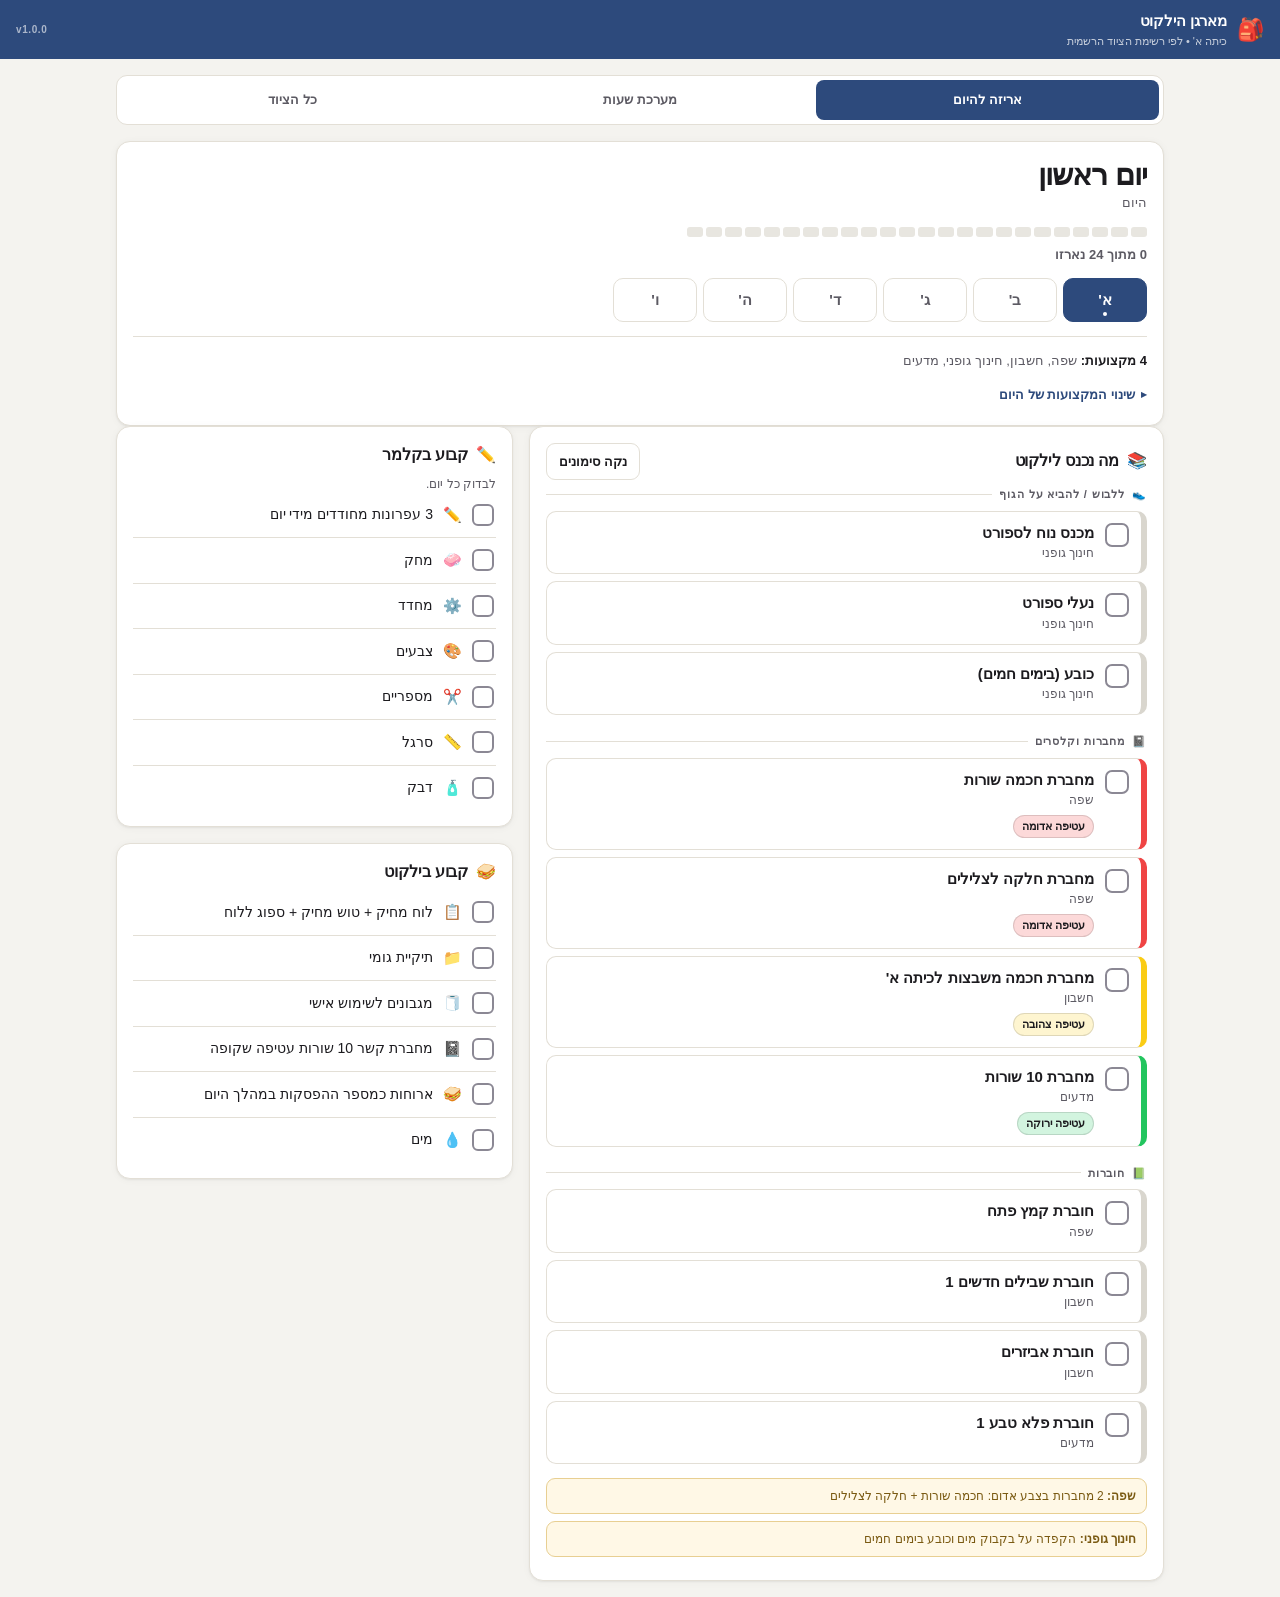
==== index.html @ 29ec1df7 "Rebuild as a shareable, offline-first static app The MVP was one 43KB HTML file with a CDN Tailwind " ====
<!DOCTYPE html>
<html lang="he" dir="rtl">
<head>
<meta charset="UTF-8">
<meta name="viewport" content="width=device-width, initial-scale=1, viewport-fit=cover">
<meta http-equiv="Content-Security-Policy" content="default-src 'self'; script-src 'self'; style-src 'self' 'unsafe-inline'; img-src 'self' data:; connect-src 'self'; base-uri 'none'; form-action 'none'; object-src 'none'">
<title>מארגן הילקוט — כיתה א'</title>
<meta name="description" content="רשימת אריזה יומית לילקוט של כיתה א', לפי מערכת השעות ורשימת הציוד של בית הספר.">
<meta name="theme-color" content="#2D4A7C">
<meta name="apple-mobile-web-app-capable" content="yes">
<meta name="apple-mobile-web-app-status-bar-style" content="black-translucent">
<link rel="manifest" href="manifest.json">
<link rel="icon" href="icon.svg" type="image/svg+xml">
<link rel="apple-touch-icon" href="icon-192.png">
<link rel="stylesheet" href="app.css">
</head>
<body>

<header class="topbar">
  <span class="topbar-mark" aria-hidden="true">🎒</span>
  <div>
    <div class="topbar-title" id="appTitle">מארגן הילקוט</div>
    <div class="topbar-sub" id="appSub"></div>
  </div>
  <span class="topbar-spacer"></span>
  <span class="topbar-ver" id="appVer" title="גרסה"></span>
</header>

<div class="wrap">

  <div class="tabs" role="tablist" aria-label="תצוגות">
    <button class="tab" role="tab" id="tab-today"   aria-selected="true"  aria-controls="view-today">אריזה להיום</button>
    <button class="tab" role="tab" id="tab-week"    aria-selected="false" aria-controls="view-week">מערכת שעות</button>
    <button class="tab" role="tab" id="tab-catalog" aria-selected="false" aria-controls="view-catalog">כל הציוד</button>
  </div>

  <!-- ============ today ============ -->
  <section id="view-today" role="tabpanel" aria-labelledby="tab-today">

    <div class="ready" id="readyBanner" hidden>
      <span class="ready-mark" aria-hidden="true">🎒</span>
      <span>הילקוט מוכן. אפשר לצאת!</span>
    </div>

    <div class="card hero">
      <h1 class="hero-day" id="dayTitle">&nbsp;</h1>
      <div class="hero-meta" id="dayMeta"></div>

      <div class="strip" id="strip" aria-hidden="true"></div>
      <div class="hero-count" id="countText" role="status" aria-live="polite"></div>

      <div class="days" id="dayButtons" role="group" aria-label="בחירת יום"></div>

      <div class="subjects-line" id="subjectsLine"></div>

      <details class="editor" id="editor">
        <summary>שינוי המקצועות של היום</summary>
        <p class="hint">הדביקו הודעה מהוואטסאפ, או הקישו על מקצוע כדי להוסיף ולהסיר.</p>
        <textarea class="paste" id="pasteInput" rows="3"
          placeholder="למשל: שיעור ראשון שפה, חשבון, חינוך גופני, מדעים"></textarea>
        <div class="chips" id="subjectChips"></div>
        <div class="btn-row" style="margin-top:10px">
          <button class="btn" id="btnClearSubjects">נקה מקצועות</button>
        </div>
      </details>
    </div>

    <div class="cols">
      <div>
        <div class="card">
          <div class="sec-title">
            <span aria-hidden="true">📚</span>
            <span class="grow">מה נכנס לילקוט</span>
            <button class="btn" id="btnUncheck">נקה סימונים</button>
          </div>
          <div id="itemList"></div>
          <div class="empty" id="emptyState">
            <span class="empty-mark" aria-hidden="true">🎒</span>
            <div class="empty-title">אין מקצועות ליום הזה</div>
            <div class="empty-body">בחרו יום למעלה, או הוסיפו מקצועות בעצמכם.</div>
          </div>
        </div>
      </div>

      <div>
        <div class="card">
          <div class="sec-title"><span aria-hidden="true">✏️</span><span class="grow">קבוע בקלמר</span></div>
          <p class="hint">לבדוק כל יום.</p>
          <ul class="list" id="pencilList"></ul>
        </div>
        <div class="card">
          <div class="sec-title"><span aria-hidden="true">🥪</span><span class="grow">קבוע בילקוט</span></div>
          <ul class="list" id="bagList"></ul>
        </div>
      </div>
    </div>
  </section>

  <!-- ============ weekly ============ -->
  <section id="view-week" role="tabpanel" aria-labelledby="tab-week" hidden>
    <div class="card">
      <div class="sec-title"><span aria-hidden="true">🗓️</span><span class="grow">מערכת השעות השבועית</span></div>
      <p class="hint">מגדירים פעם אחת. נשמר במכשיר הזה, ומשמש כברירת מחדל לכל יום.</p>
      <div class="week" id="weekGrid" style="margin-top:14px"></div>
      <div class="btn-row" style="margin-top:14px">
        <button class="btn btn-primary" id="btnSaveWeek">שמור מערכת</button>
        <button class="btn" id="btnResetWeek">חזרה למערכת לדוגמה</button>
      </div>
    </div>
  </section>

  <!-- ============ catalog ============ -->
  <section id="view-catalog" role="tabpanel" aria-labelledby="tab-catalog" hidden>
    <div class="card">
      <div class="sec-title"><span aria-hidden="true">📋</span><span class="grow">רשימת הציוד המלאה</span></div>
      <p class="hint" id="catalogSub"></p>
      <div style="margin-top:12px">
        <label for="catalogSearch" class="sr-only">חיפוש מקצוע או ציוד</label>
        <input class="search" type="search" id="catalogSearch" placeholder="חיפוש מקצוע או ציוד">
      </div>
    </div>
    <div class="catalog" id="catalogGrid" style="margin-top:16px"></div>
  </section>

</div>

<div class="toast" id="toast" role="status" aria-live="polite">
  <span id="toastMsg"></span>
</div>

<script src="app.js" defer></script>
</body>
</html>
---- app.css ----
/* מארגן הילקוט — plain CSS, no build step, no third-party requests.
   Palette rule: UI chrome stays paper+graphite. Saturated color is reserved
   for real cover colors, so the app never competes with the thing it names. */
:root {
  --paper:     #F4F3EF;
  --card:      #FFFFFF;
  --ink:       #1C1B1F;
  --ink-soft:  #5C5A63;
  --ink-faint: #8B8894;
  --rule:      #E3DFD6;
  --accent:    #2D4A7C;
  --accent-sk: #243C66;
  --done:      #2F7D5A;
  --warn-bg:   #FFF8E6;
  --warn-ink:  #7A5A12;
  --warn-rule: #E8CF92;
  --radius:    14px;
  --shadow:    0 1px 2px rgb(28 27 31 / .06), 0 1px 8px rgb(28 27 31 / .04);
  --font: -apple-system, BlinkMacSystemFont, "Segoe UI", "Noto Sans Hebrew",
          "Arial Hebrew", Arial, sans-serif;
}

* { box-sizing: border-box; }

/* A class that sets `display` outranks the UA rule for [hidden], which
   silently un-hides anything toggled with el.hidden. Settle it once. */
[hidden] { display: none !important; }

html { -webkit-text-size-adjust: 100%; }

body {
  margin: 0;
  background: var(--paper);
  color: var(--ink);
  font-family: var(--font);
  font-size: 16px;
  line-height: 1.5;
  -webkit-font-smoothing: antialiased;
}

/* Anything the user can focus keeps a visible ring. */
:focus-visible {
  outline: 2px solid var(--accent);
  outline-offset: 2px;
  border-radius: 6px;
}

/* ---------- header ---------- */
.topbar {
  background: var(--accent);
  color: #fff;
  padding: 10px 16px;
  display: flex;
  align-items: center;
  gap: 10px;
  padding-top: max(10px, env(safe-area-inset-top));
}
.topbar-mark { font-size: 22px; line-height: 1; }
.topbar-title { font-size: 15px; font-weight: 700; letter-spacing: -.01em; }
.topbar-sub { font-size: 11px; opacity: .72; font-weight: 500; }
.topbar-spacer { flex: 1; }
.topbar-ver {
  font-size: 10px;
  font-weight: 700;
  letter-spacing: .06em;
  opacity: .6;
  font-variant-numeric: tabular-nums;
}

/* ---------- shell ---------- */
.wrap { max-width: 1080px; margin: 0 auto; padding: 16px; }
.cols { display: grid; gap: 16px; }
@media (min-width: 900px) {
  .cols { grid-template-columns: 1.6fr 1fr; align-items: start; }
}

.card {
  background: var(--card);
  border: 1px solid var(--rule);
  border-radius: var(--radius);
  box-shadow: var(--shadow);
  padding: 16px;
}
.card + .card { margin-top: 16px; }

/* ---------- hero: day + progress ---------- */
.hero { padding-bottom: 14px; }
.hero-day {
  font-size: 30px;
  font-weight: 800;
  letter-spacing: -.03em;
  line-height: 1.1;
  margin: 0;
}
.hero-meta {
  font-size: 13px;
  color: var(--ink-soft);
  font-weight: 500;
  margin-top: 2px;
}

/* Progress reads as the checkbox strip on a paper form: one cell per item. */
.strip { display: flex; gap: 3px; margin: 14px 0 8px; max-width: 460px; }
.cell {
  flex: 1 1 0;
  min-width: 5px;
  height: 10px;
  border-radius: 3px;
  background: #E8E6E0;
  transition: background .22s ease;
}
.cell.on { background: var(--done); }
.strip.full .cell { background: var(--done); }

.hero-count {
  font-size: 13px;
  font-weight: 700;
  color: var(--ink-soft);
  font-variant-numeric: tabular-nums;
}
.hero-count.done { color: var(--done); }

/* ---------- day pills ---------- */
.days { display: flex; gap: 6px; margin-top: 14px; }
.day {
  flex: 1;
  min-height: 44px;
  border: 1px solid var(--rule);
  background: var(--card);
  border-radius: 10px;
  font: inherit;
  font-size: 15px;
  font-weight: 700;
  color: var(--ink-soft);
  cursor: pointer;
  position: relative;
  transition: background .15s, border-color .15s, color .15s;
}
.day:hover { border-color: var(--ink-faint); }
.day[aria-pressed="true"] {
  background: var(--accent);
  border-color: var(--accent);
  color: #fff;
}
/* A dot marks the real weekday, independent of what is selected. */
.day.today::after {
  content: "";
  position: absolute;
  bottom: 5px;
  inset-inline: 0;
  margin: auto;
  width: 4px;
  height: 4px;
  border-radius: 50%;
  background: var(--accent);
}
.day.today[aria-pressed="true"]::after { background: #fff; }
/* Full-width pills look stretched on a desktop; keep them thumb-sized. */
@media (min-width: 640px) {
  .days { justify-content: flex-start; }
  .day { flex: 0 0 84px; }
}

/* ---------- subject editor (collapsed by default) ---------- */
.subjects-line {
  margin-top: 14px;
  padding-top: 14px;
  border-top: 1px solid var(--rule);
  font-size: 13px;
  color: var(--ink-soft);
}
.subjects-line b { color: var(--ink); font-weight: 700; }

details.editor > summary {
  cursor: pointer;
  font-size: 13px;
  font-weight: 700;
  color: var(--accent);
  margin-top: 8px;
  list-style: none;
  min-height: 32px;
  display: flex;
  align-items: center;
  gap: 6px;
}
details.editor > summary::-webkit-details-marker { display: none; }
details.editor > summary::before { content: "▸"; font-size: 11px; }
details.editor[open] > summary::before { content: "▾"; }

textarea.paste {
  width: 100%;
  margin-top: 10px;
  padding: 10px;
  border: 1px solid var(--rule);
  border-radius: 10px;
  font: inherit;
  font-size: 15px;
  resize: vertical;
  background: var(--paper);
  color: var(--ink);
}
textarea.paste:focus { background: var(--card); }

.hint { font-size: 12px; color: var(--ink-soft); margin: 8px 0 0; }

.chips { display: flex; flex-wrap: wrap; gap: 6px; margin-top: 10px; }
.chip {
  border: 1px solid var(--rule);
  background: var(--card);
  border-radius: 999px;
  padding: 7px 11px;
  font: inherit;
  font-size: 13px;
  font-weight: 500;
  color: var(--ink);
  cursor: pointer;
  display: inline-flex;
  align-items: center;
  gap: 6px;
}
.chip:hover { border-color: var(--ink-faint); }
.chip[aria-pressed="true"] {
  background: var(--accent);
  border-color: var(--accent);
  color: #fff;
  font-weight: 700;
}
.chip-dot {
  width: 8px;
  height: 8px;
  border-radius: 50%;
  border: 1px solid rgb(0 0 0 / .18);
  flex: none;
}

/* ---------- group heading ---------- */
.group-head {
  display: flex;
  align-items: center;
  gap: 7px;
  margin: 18px 0 8px;
  font-size: 11px;
  font-weight: 700;
  letter-spacing: .08em;
  color: var(--ink-soft);
}
.group-head:first-child { margin-top: 0; }
.group-head hr {
  flex: 1;
  border: 0;
  border-top: 1px solid var(--rule);
  margin: 0;
}

/* ---------- item row: the signature spine ---------- */
.row {
  display: flex;
  align-items: flex-start;
  gap: 11px;
  padding: 11px 12px;
  border: 1px solid var(--rule);
  border-inline-start-width: 6px;
  border-inline-start-color: var(--spine, var(--rule));
  border-radius: 10px;
  background: var(--card);
  margin-bottom: 7px;
  cursor: pointer;
  transition: background .15s, opacity .18s;
}
.row:hover { background: #FBFAF7; }
.row.packed { opacity: .5; }
.row.packed .row-name { text-decoration: line-through; }

.row input[type="checkbox"] {
  appearance: none;
  -webkit-appearance: none;
  flex: none;
  width: 24px;
  height: 24px;
  margin: 0;
  border: 2px solid var(--ink-faint);
  border-radius: 7px;
  background: var(--card);
  cursor: pointer;
  position: relative;
}
.row input[type="checkbox"]:checked {
  background: var(--done);
  border-color: var(--done);
}
.row input[type="checkbox"]:checked::after {
  content: "";
  position: absolute;
  inset: 0;
  margin: auto;
  width: 6px;
  height: 11px;
  border: solid #fff;
  border-width: 0 2.5px 2.5px 0;
  transform: rotate(45deg) translate(-1px, -1px);
}

.row-body { flex: 1; min-width: 0; }
/* These live inside a <label>, so they need to be block to stack. */
.row-name { display: block; font-size: 15px; font-weight: 600; line-height: 1.3; }
.row-for {
  display: block;
  font-size: 12px;
  color: var(--ink-soft);
  margin-top: 2px;
}
.row-tags { display: flex; flex-wrap: wrap; gap: 6px; margin-top: 6px; }

.cover-tag {
  font-size: 11px;
  font-weight: 700;
  padding: 2px 8px;
  border-radius: 999px;
  border: 1px solid rgb(0 0 0 / .12);
  background: var(--tag-bg, #F1F0EC);
  color: var(--tag-ink, var(--ink-soft));
}
.dup-tag {
  font-size: 11px;
  font-weight: 800;
  padding: 2px 8px;
  border-radius: 999px;
  background: var(--warn-bg);
  border: 1px solid var(--warn-rule);
  color: var(--warn-ink);
  font-variant-numeric: tabular-nums;
}

.note {
  font-size: 12px;
  background: var(--warn-bg);
  border: 1px solid var(--warn-rule);
  color: var(--warn-ink);
  padding: 8px 10px;
  border-radius: 9px;
  margin: 0 0 7px;
}

/* ---------- plain checklists (pencil case / fixed bag) ---------- */
.list { list-style: none; margin: 0; padding: 0; }
.list li { border-bottom: 1px solid var(--rule); }
.list li:last-child { border-bottom: 0; }
.list label {
  display: flex;
  align-items: center;
  gap: 10px;
  padding: 11px 2px;
  min-height: 44px;
  font-size: 14px;
  cursor: pointer;
}
.list input[type="checkbox"] {
  appearance: none;
  -webkit-appearance: none;
  flex: none;
  width: 22px;
  height: 22px;
  margin: 0;
  border: 2px solid var(--ink-faint);
  border-radius: 6px;
  background: var(--card);
  cursor: pointer;
  position: relative;
}
.list input[type="checkbox"]:checked { background: var(--done); border-color: var(--done); }
.list input[type="checkbox"]:checked::after {
  content: "";
  position: absolute;
  inset: 0;
  margin: auto;
  width: 5px;
  height: 10px;
  border: solid #fff;
  border-width: 0 2.5px 2.5px 0;
  transform: rotate(45deg) translate(-1px, -1px);
}
.list label.packed { opacity: .5; text-decoration: line-through; }
.list-icon { flex: none; font-size: 15px; }

/* ---------- section titles ---------- */
.sec-title {
  display: flex;
  align-items: center;
  gap: 8px;
  margin: 0 0 6px;
  font-size: 16px;
  font-weight: 700;
  letter-spacing: -.01em;
}
.sec-title .grow { flex: 1; }

/* ---------- buttons ---------- */
.btn {
  border: 1px solid var(--rule);
  background: var(--card);
  color: var(--ink);
  border-radius: 9px;
  padding: 8px 12px;
  min-height: 36px;
  font: inherit;
  font-size: 13px;
  font-weight: 600;
  cursor: pointer;
}
.btn:hover { border-color: var(--ink-faint); background: #FBFAF7; }
.btn-primary {
  background: var(--accent);
  border-color: var(--accent);
  color: #fff;
  font-weight: 700;
}
.btn-primary:hover { background: var(--accent-sk); border-color: var(--accent-sk); }
.btn-row { display: flex; flex-wrap: wrap; gap: 8px; }

/* ---------- empty + ready states ---------- */
.empty {
  text-align: center;
  padding: 34px 16px;
  color: var(--ink-soft);
}
.empty-mark { font-size: 34px; display: block; margin-bottom: 8px; }
.empty-title { font-weight: 700; color: var(--ink); font-size: 15px; }
.empty-body { font-size: 13px; margin-top: 4px; }

.ready {
  display: flex;
  align-items: center;
  gap: 10px;
  background: #EDF7F1;
  border: 1px solid #B9DFC9;
  color: var(--done);
  border-radius: var(--radius);
  padding: 13px 15px;
  font-weight: 700;
  font-size: 15px;
  margin-bottom: 16px;
}
.ready-mark { font-size: 22px; }

/* ---------- weekly editor ---------- */
.week { display: grid; gap: 10px; }
@media (min-width: 640px) { .week { grid-template-columns: 1fr 1fr; } }
@media (min-width: 900px) { .week { grid-template-columns: 1fr 1fr 1fr; } }
.week-day { border: 1px solid var(--rule); border-radius: 11px; padding: 11px; }
.week-name { font-size: 14px; font-weight: 700; margin-bottom: 7px; }
.week-day textarea {
  width: 100%;
  border: 1px solid var(--rule);
  border-radius: 8px;
  padding: 8px;
  font: inherit;
  font-size: 13px;
  resize: vertical;
  background: var(--paper);
  color: var(--ink);
}

/* ---------- catalog ---------- */
.catalog { display: grid; gap: 10px; align-items: start; }
@media (min-width: 640px) { .catalog { grid-template-columns: 1fr 1fr; } }
@media (min-width: 900px) { .catalog { grid-template-columns: 1fr 1fr 1fr; } }
.cat-card { border: 1px solid var(--rule); border-radius: 11px; padding: 12px; }
.cat-name { font-size: 15px; font-weight: 700; }
.cat-items { list-style: none; margin: 8px 0 0; padding: 0; font-size: 13px; color: var(--ink-soft); }
.cat-items li { display: flex; align-items: center; gap: 7px; padding: 2px 0; }
.search {
  width: 100%;
  border: 1px solid var(--rule);
  border-radius: 9px;
  padding: 9px 11px;
  font: inherit;
  font-size: 14px;
  background: var(--paper);
  color: var(--ink);
}

/* ---------- tabs ---------- */
.tabs {
  display: flex;
  gap: 4px;
  background: var(--card);
  border: 1px solid var(--rule);
  border-radius: 11px;
  padding: 4px;
  margin-bottom: 16px;
}
.tab {
  flex: 1;
  min-height: 40px;
  border: 0;
  background: none;
  border-radius: 8px;
  font: inherit;
  font-size: 13px;
  font-weight: 600;
  color: var(--ink-soft);
  cursor: pointer;
}
.tab[aria-selected="true"] { background: var(--accent); color: #fff; font-weight: 700; }

/* ---------- toast ---------- */
.toast {
  position: fixed;
  inset-inline: 16px;
  bottom: max(16px, env(safe-area-inset-bottom));
  margin-inline: auto;
  max-width: 420px;
  background: var(--ink);
  color: #fff;
  border-radius: 11px;
  padding: 12px 14px;
  font-size: 14px;
  font-weight: 600;
  box-shadow: 0 6px 24px rgb(28 27 31 / .22);
  display: flex;
  align-items: center;
  gap: 10px;
  opacity: 0;
  transform: translateY(8px);
  pointer-events: none;
  transition: opacity .22s ease, transform .22s ease;
  z-index: 50;
}
.toast.show { opacity: 1; transform: none; pointer-events: auto; }
.toast .btn {
  background: rgb(255 255 255 / .14);
  border-color: rgb(255 255 255 / .28);
  color: #fff;
  margin-inline-start: auto;
  flex: none;
}
.toast .btn:hover { background: rgb(255 255 255 / .24); }

.sr-only {
  position: absolute;
  width: 1px; height: 1px;
  padding: 0; margin: -1px;
  overflow: hidden;
  clip: rect(0 0 0 0);
  white-space: nowrap;
  border: 0;
}

@media (prefers-reduced-motion: reduce) {
  * { transition: none !important; animation: none !important; }
}

@media print {
  .topbar, .tabs, .days, .editor, .toast, .btn, .strip { display: none !important; }
  body { background: #fff; }
  .card { box-shadow: none; border: 0; padding: 0; }
  .row { break-inside: avoid; }
}
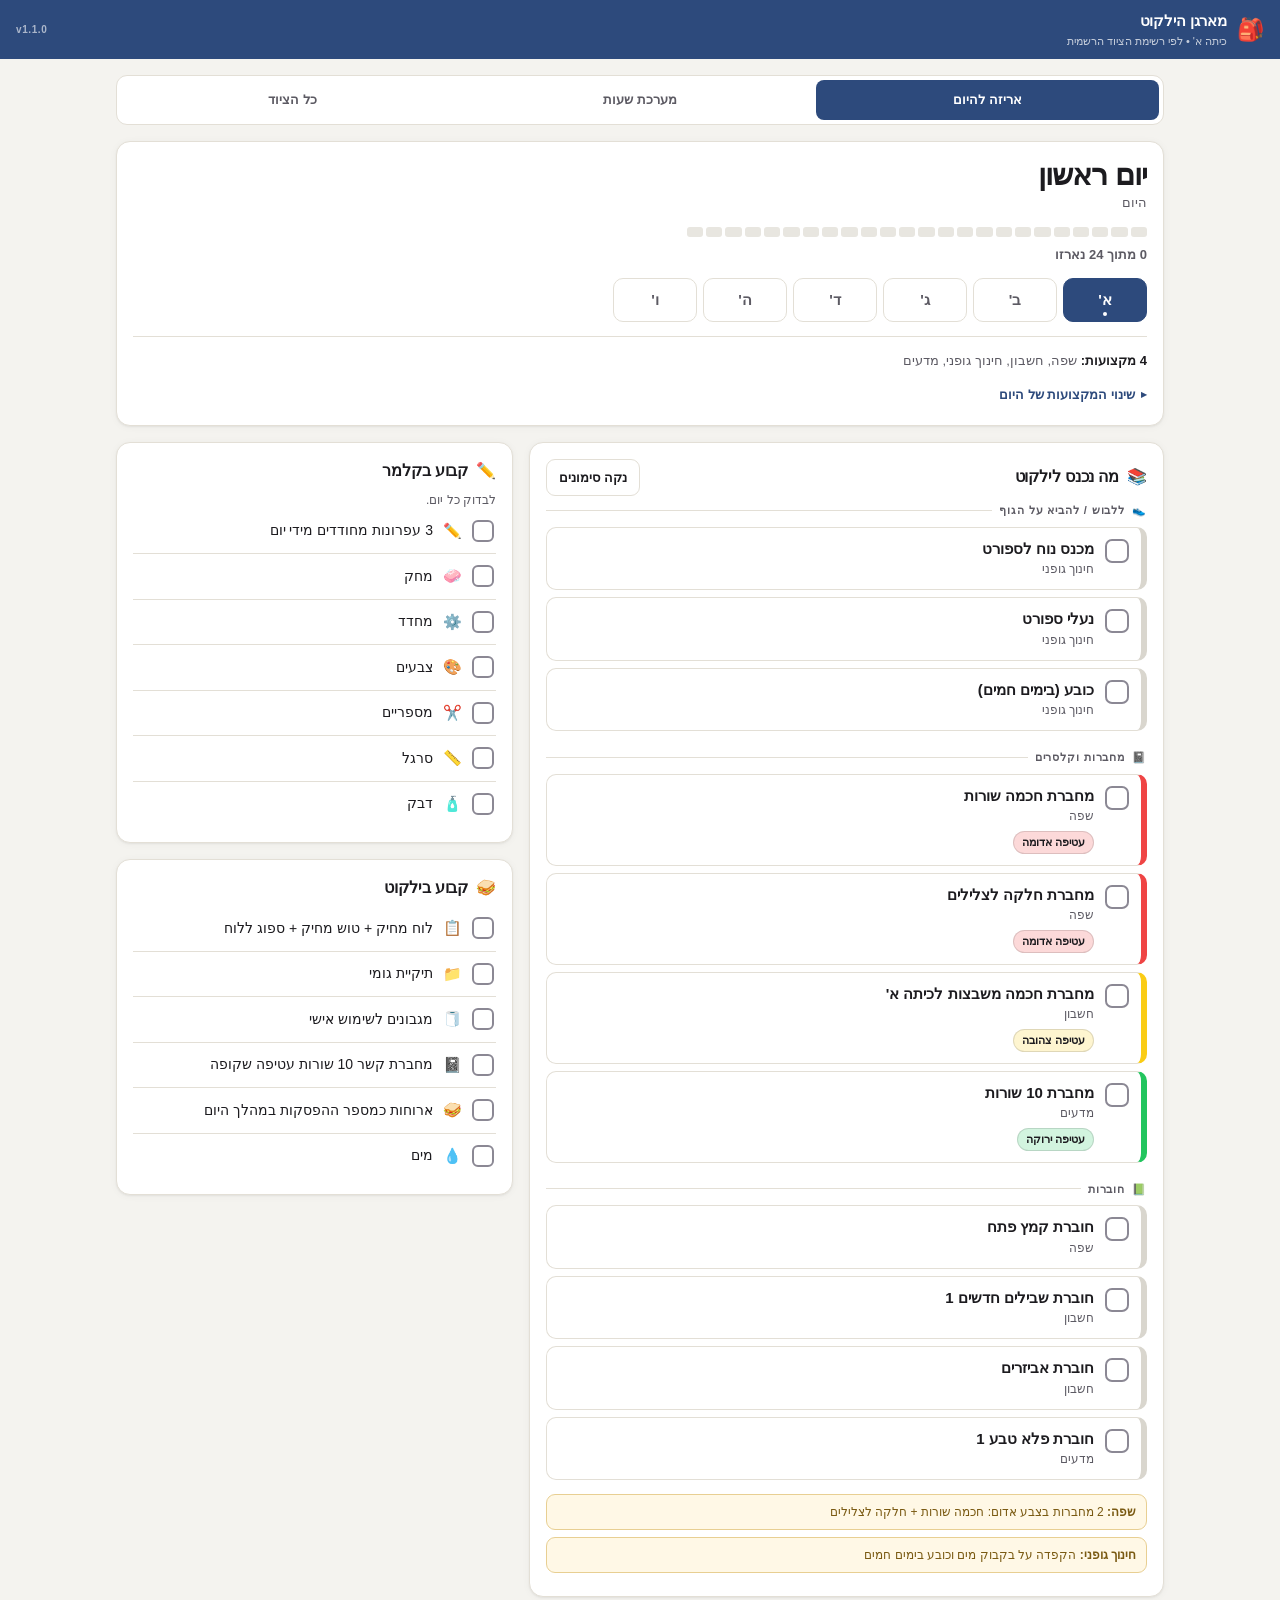
==== commit fa3749a5: "Add social share preview image (OG/Twitter tags) Co-Authored-By: Claude Opus 5 (1M context) <noreply" ====
--- a/index.html
+++ b/index.html
@@ -6,6 +6,15 @@
 <meta http-equiv="Content-Security-Policy" content="default-src 'self'; script-src 'self'; style-src 'self' 'unsafe-inline'; img-src 'self' data:; connect-src 'self'; base-uri 'none'; form-action 'none'; object-src 'none'">
 <title>מארגן הילקוט — כיתה א'</title>
 <meta name="description" content="רשימת אריזה יומית לילקוט של כיתה א', לפי מערכת השעות ורשימת הציוד של בית הספר.">
+<meta property="og:type" content="website">
+<meta property="og:url" content="https://aviramv.github.io/yalkut/">
+<meta property="og:title" content="מארגן הילקוט — כיתה א'">
+<meta property="og:description" content="רשימת אריזה יומית לילקוט של כיתה א', לפי מערכת השעות ורשימת הציוד של בית הספר.">
+<meta property="og:image" content="https://aviramv.github.io/yalkut/share.png">
+<meta property="og:image:width" content="2560">
+<meta property="og:image:height" content="1280">
+<meta property="og:locale" content="he_IL">
+<meta name="twitter:card" content="summary_large_image">
 <meta name="theme-color" content="#2D4A7C">
 <meta name="apple-mobile-web-app-capable" content="yes">
 <meta name="apple-mobile-web-app-status-bar-style" content="black-translucent">
--- a/app.css
+++ b/app.css
@@ -84,7 +84,11 @@
 .card + .card { margin-top: 16px; }
 
 /* ---------- hero: day + progress ---------- */
-.hero { padding-bottom: 14px; }
+.hero {
+  padding-bottom: 14px;
+  margin-bottom: 16px; 
+}
+
 .hero-day {
   font-size: 30px;
   font-weight: 800;
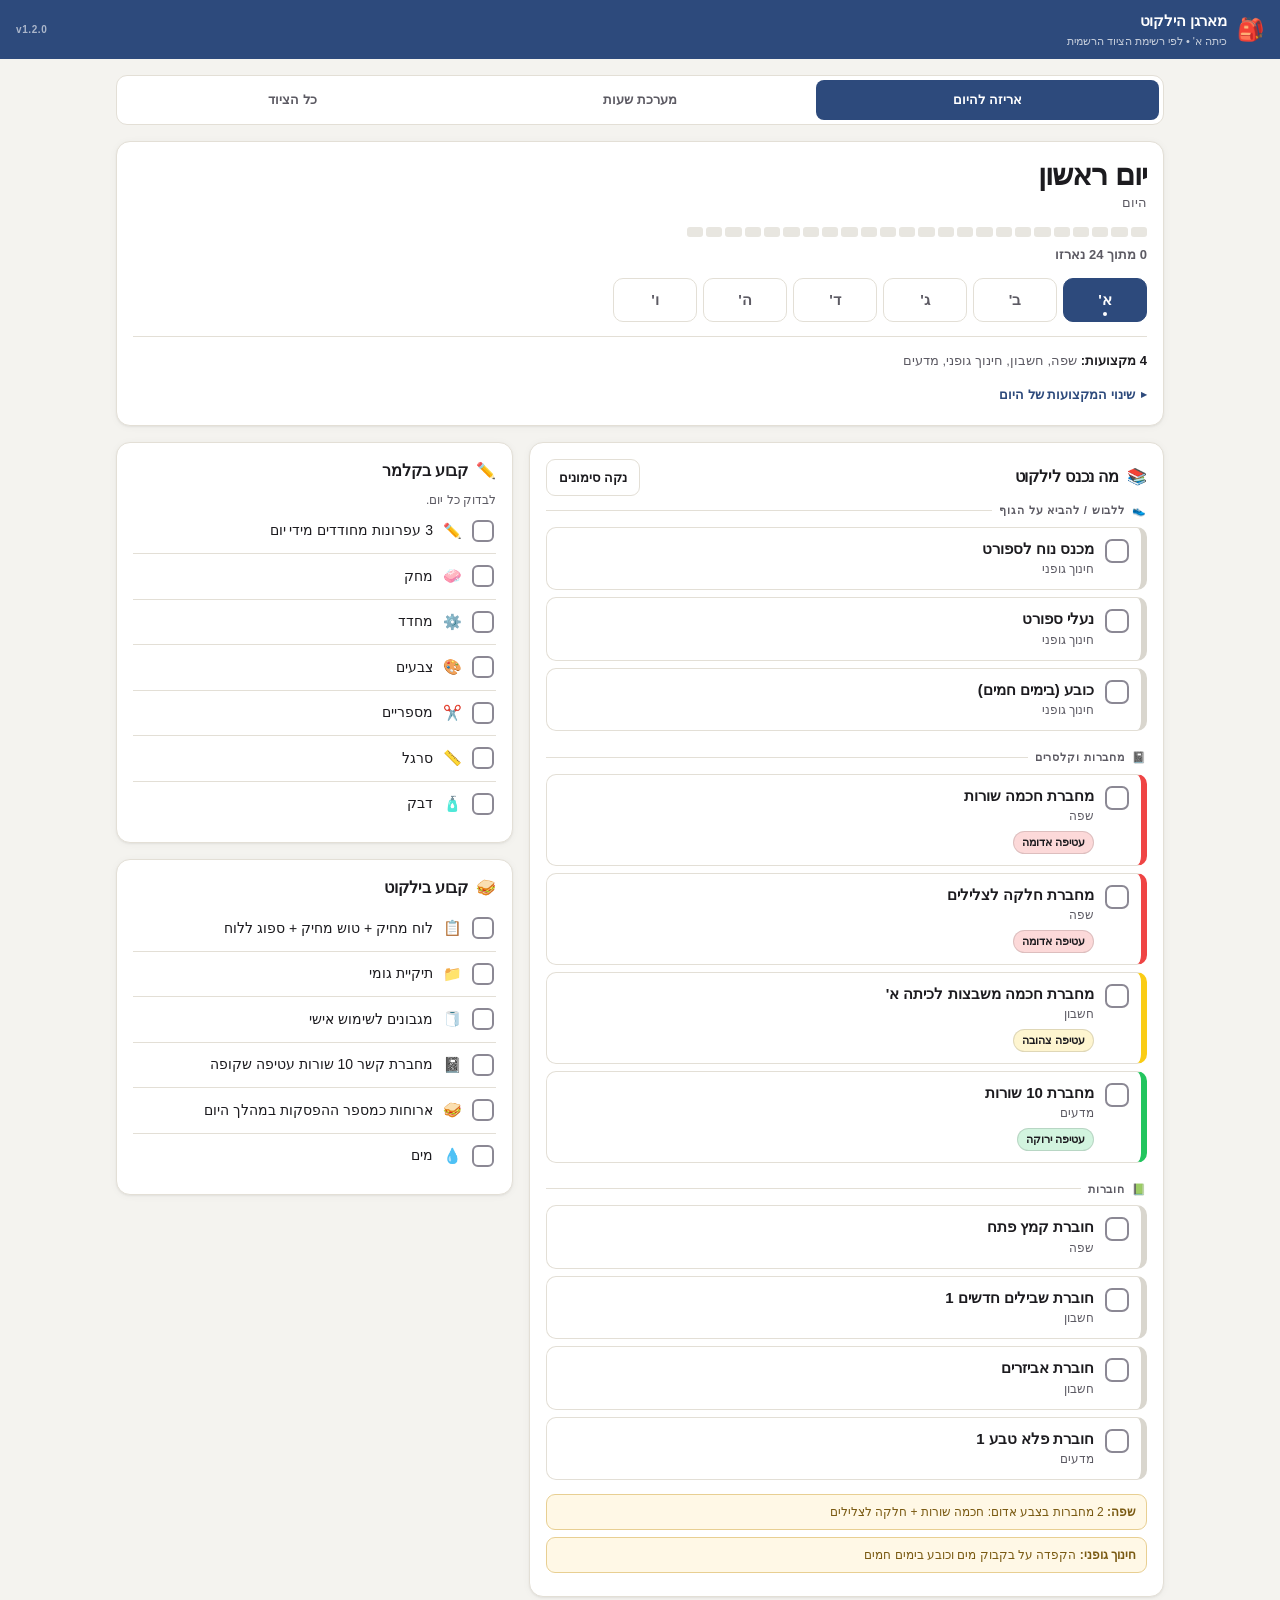
==== commit b39d68b8: "Add Aptabase analytics (13 events, v1.2.0) The SDK is vendored as aptabase.js: there is no bundler h" ====
--- a/index.html
+++ b/index.html
@@ -3,7 +3,7 @@
 <head>
 <meta charset="UTF-8">
 <meta name="viewport" content="width=device-width, initial-scale=1, viewport-fit=cover">
-<meta http-equiv="Content-Security-Policy" content="default-src 'self'; script-src 'self'; style-src 'self' 'unsafe-inline'; img-src 'self' data:; connect-src 'self'; base-uri 'none'; form-action 'none'; object-src 'none'">
+<meta http-equiv="Content-Security-Policy" content="default-src 'self'; script-src 'self'; style-src 'self' 'unsafe-inline'; img-src 'self' data:; connect-src 'self' https://eu.aptabase.com; base-uri 'none'; form-action 'none'; object-src 'none'">
 <title>מארגן הילקוט — כיתה א'</title>
 <meta name="description" content="רשימת אריזה יומית לילקוט של כיתה א', לפי מערכת השעות ורשימת הציוד של בית הספר.">
 <meta property="og:type" content="website">
@@ -11,8 +11,8 @@
 <meta property="og:title" content="מארגן הילקוט — כיתה א'">
 <meta property="og:description" content="רשימת אריזה יומית לילקוט של כיתה א', לפי מערכת השעות ורשימת הציוד של בית הספר.">
 <meta property="og:image" content="https://aviramv.github.io/yalkut/share.png">
-<meta property="og:image:width" content="2560">
-<meta property="og:image:height" content="1280">
+<meta property="og:image:width" content="1280">
+<meta property="og:image:height" content="640">
 <meta property="og:locale" content="he_IL">
 <meta name="twitter:card" content="summary_large_image">
 <meta name="theme-color" content="#2D4A7C">
